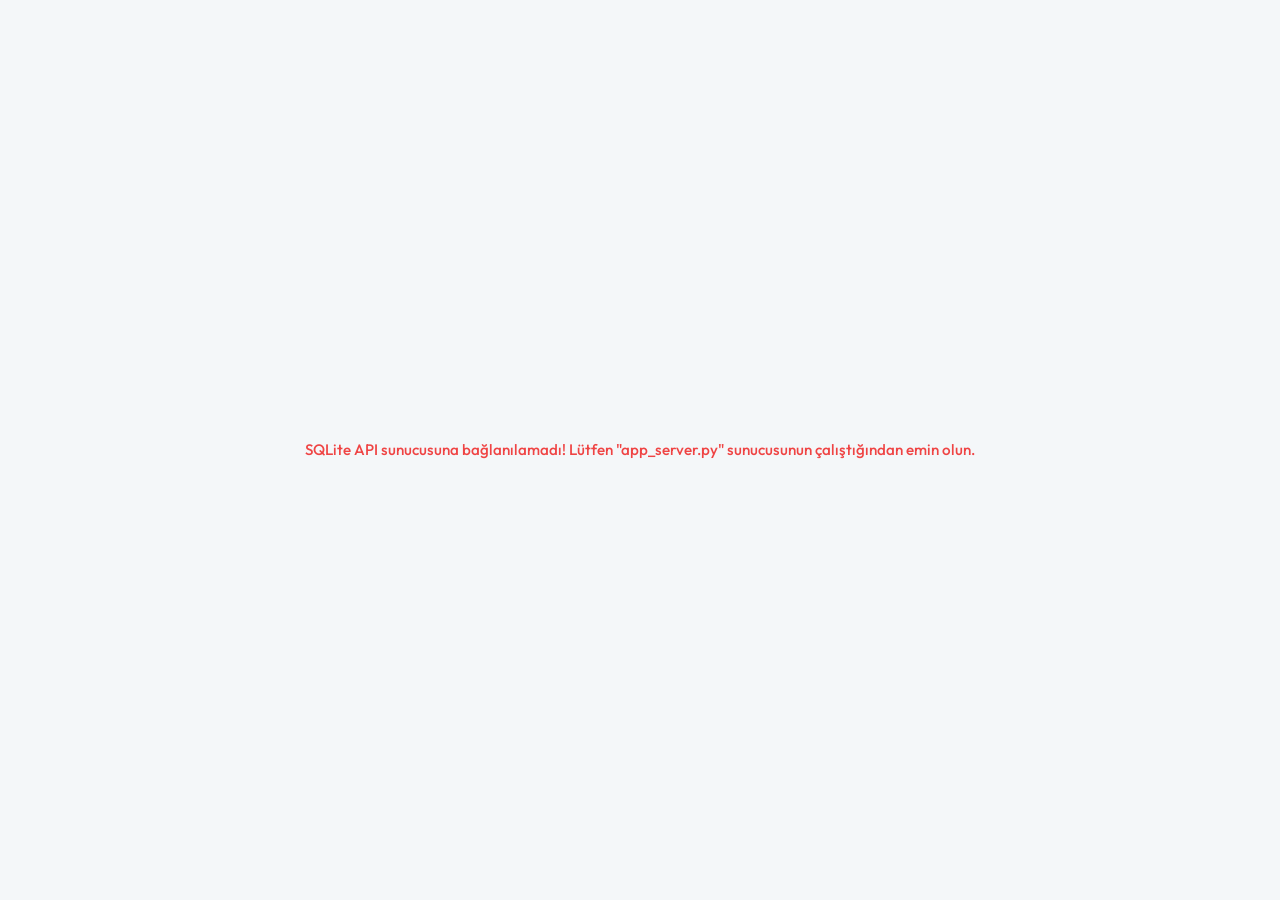
==== index.html @ 3398051d "Initial commit: Update vocabulary pool to ydskelimehavuzu.json, add config & clean up" ====
<!DOCTYPE html>
<html lang="tr">
<head>
  <meta charset="UTF-8">
  <meta name="viewport" content="width=device-width, initial-scale=1.0">
  <title>YDS Kelime Havuzu - Boşluk Doldurma Pratiği</title>
  <!-- Modern Google Font: Inter & Outfit -->
  <link rel="preconnect" href="https://fonts.googleapis.com">
  <link rel="preconnect" href="https://fonts.gstatic.com" crossorigin>
  <link href="https://fonts.googleapis.com/css2?family=Inter:wght@300;400;500;600;700&family=Outfit:wght@300;400;500;600;700&display=swap" rel="stylesheet">
  <link rel="stylesheet" href="styles.css">
</head>
<body>

  <!-- Yükleme Ekranı (Loading Shimmer) -->
  <div id="loader" class="loader-overlay">
    <div class="spinner"></div>
    <p>Kelime Havuzu Yükleniyor...</p>
  </div>

  <div class="app-container">
    <!-- Üst Bar: Skor, İlerleme ve İstatistikler -->
    <header class="app-header">
      <div class="logo">
        <span class="logo-badge">YDS</span>
        <h1>WordMaster</h1>
      </div>
      <div class="stats-panel">
        <div class="stat-box">
          <span class="stat-label">Doğru</span>
          <span id="correct-count" class="stat-value text-success">0</span>
        </div>
        <div class="stat-divider"></div>
        <div class="stat-box">
          <span class="stat-label">Yanlış</span>
          <span id="incorrect-count" class="stat-value text-danger">0</span>
        </div>
        <div class="stat-divider"></div>
        <div class="stat-box">
          <span class="stat-label">Başarı</span>
          <span id="accuracy-rate" class="stat-value">0%</span>
        </div>
        <div class="stat-divider"></div>
        <div class="stat-box daily-goal-box">
          <span class="stat-label">Bugün</span>
          <div class="goal-progress-wrapper" title="Günlük hedefini değiştirmek için tıkla" id="goal-wrapper">
            <svg class="progress-ring" width="28" height="28">
              <circle class="progress-ring__circle-bg" stroke="#e2e8f0" stroke-width="2.5" fill="transparent" r="11" cx="14" cy="14"/>
              <circle id="goal-progress-circle" class="progress-ring__circle" stroke="var(--color-brand)" stroke-width="2.5" fill="transparent" r="11" cx="14" cy="14"/>
            </svg>
            <span id="goal-text" class="goal-progress-text">0/30</span>
          </div>
        </div>
      </div>
    </header>

    <!-- Mod Seçici (Segmented Control) -->
    <nav class="mode-selector-wrapper">
      <div class="mode-selector">
        <button id="mode-sentence" class="mode-btn active">Cümle Pratiği</button>
        <button id="mode-word" class="mode-btn">Kelime Öğrenme</button>
        <button id="mode-mistake" class="mode-btn">Hata Defteri</button>
        <button id="mode-analytics" class="mode-btn">Analiz Paneli</button>
      </div>
    </nav>

    <!-- Ana Çalışma Alanı / Kart Yapısı -->
    <main class="main-content">
      <div class="quiz-card" id="quiz-card">
        
        <!-- Soru Bilgileri, Yön Seçici ve Araçlar -->
        <div class="card-meta">
          <div class="tag-group">
            <span id="word-pos" class="badge-tag">pos</span>
            <span id="word-level" class="badge-tag level-tag">level</span>
          </div>

          <!-- Yön Seçici (Sadece Kelime Modunda Görünür) -->
          <div id="direction-selector-container" class="direction-selector hidden">
            <button id="dir-en-tr" class="dir-btn active">EN ➔ TR</button>
            <button id="dir-tr-en" class="dir-btn">TR ➔ EN</button>
          </div>

          <div class="card-actions">
            <button id="ask-frequently-btn" class="btn-icon" title="Daha Sık Sor" aria-label="Daha Sık Sor">
              <!-- SVG Star Icon -->
              <svg xmlns="http://www.w3.org/2000/svg" viewBox="0 0 24 24" fill="none" stroke="currentColor" stroke-width="2" stroke-linecap="round" stroke-linejoin="round" class="feather feather-star"><polygon points="12 2 15.09 8.26 22 9.27 17 14.14 18.18 21.02 12 17.77 5.82 21.02 7 14.14 2 9.27 8.91 8.26 12 2"></polygon></svg>
            </button>
            <button id="hint-button" class="btn-icon" title="İpucu Al" aria-label="İpucu Al">
              <!-- SVG Lightbulb Icon -->
              <svg xmlns="http://www.w3.org/2000/svg" viewBox="0 0 24 24" fill="none" stroke="currentColor" stroke-width="2" stroke-linecap="round" stroke-linejoin="round"><path d="M15 14c.2-1 .7-1.7 1.5-2.5 1-.9 1.5-2.2 1.5-3.5A5 5 0 0 0 8 8c0 1 .3 2.2 1.5 3.5.7.7 1.3 1.5 1.5 2.5"></path><line x1="9" y1="18" x2="15" y2="18"></line><line x1="10" y1="22" x2="14" y2="22"></line></svg>
            </button>
            <button id="tts-button" class="btn-icon" title="Telaffuzu Dinle" aria-label="Telaffuzu Dinle">
              <!-- SVG Audio Icon -->
              <svg xmlns="http://www.w3.org/2000/svg" viewBox="0 0 24 24" fill="none" stroke="currentColor" stroke-width="2" stroke-linecap="round" stroke-linejoin="round" class="feather feather-volume-2"><polygon points="11 5 6 9 2 9 2 15 6 15 11 19 11 5"></polygon><path d="M19.07 4.93a10 10 0 0 1 0 14.14M15.54 8.46a5 5 0 0 1 0 7.07"></path></svg>
            </button>
          </div>
        </div>

        <!-- Cümle Boşluk Doldurma Soru Alanı -->
        <div id="sentence-container" class="sentence-container">
          <p id="sentence-text" class="sentence-display">
            <!-- Cümle buraya dinamik eklenecek -->
          </p>
        </div>

        <!-- Kelime Öğrenme Soru Alanı (Büyük Kelime / Anlam) -->
        <div id="word-container" class="word-question-container hidden">
          <h2 id="word-question-text" class="word-question-display">word</h2>
        </div>

        <!-- İpucu Kutusu (Gelişmiş İpucu Sistemi) -->
        <div id="hint-box" class="hint-box hidden">
          <div class="hint-content">
            <span class="hint-bulb">💡</span>
            <p id="hint-text">İpucu metni buraya gelecek.</p>
          </div>
        </div>

        <!-- Seçenekler Alanı (4 Adet Seçenek Butonu) -->
        <div class="options-grid" id="options-container">
          <!-- Butonlar JavaScript ile dinamik olarak yerleştirilecek -->
        </div>

      </div>

      <!-- Analiz Paneli Konteyneri (İstatistikler) -->
      <div id="analytics-container" class="analytics-card d-none">
        <!-- JavaScript ile dinamik olarak doldurulacak -->
      </div>
    </main>

    <!-- Minimalist Footer ve Yedekleme Paneli -->
    <footer class="app-footer">
      <div class="backup-panel">
        <button id="btn-export" class="btn-text-link" title="Çalışma geçmişini JSON olarak indir">Yedek İndir</button>
        <span class="backup-divider">|</span>
        <button id="btn-import-trigger" class="btn-text-link" title="JSON yedek dosyasını yükle">Yedek Yükle</button>
        <input type="file" id="import-file" class="hidden-file-input" accept=".json" style="display: none;">
      </div>
      <p>Toplam kelime sayısı: <span id="total-words-badge">-</span> | Akademik İngilizce Hazırlık</p>
    </footer>
  </div>

  <!-- Yanlış Cevap Açıklama Modali (Pop-up) -->
  <div id="explanation-modal" class="modal-overlay hidden">
    <div class="modal-content">
      <div class="modal-header">
        <div class="modal-title-wrapper">
          <div class="warning-icon-badge">
            <svg xmlns="http://www.w3.org/2000/svg" viewBox="0 0 24 24" fill="none" stroke="currentColor" stroke-width="2" stroke-linecap="round" stroke-linejoin="round"><circle cx="12" cy="12" r="10"></circle><line x1="12" y1="8" x2="12" y2="12"></line><line x1="12" y1="16" x2="12.01" y2="16"></line></svg>
          </div>
          <h2>Yanlış Cevap</h2>
        </div>
      </div>
      
      <div class="modal-body">
        <!-- Doğru Kelime ve Anlamı -->
        <div class="explain-word-section">
          <div class="explain-word-header">
            <span class="explain-label">Doğru Kelime</span>
            <div class="explain-word-title">
              <span id="modal-correct-word" class="correct-word-highlight">word</span>
              <span id="modal-word-pos" class="word-pos-tag">pos</span>
            </div>
          </div>
          <div class="explain-word-meanings">
            <span class="explain-label">Türkçe Anlamları</span>
            <p id="modal-word-meanings" class="word-meanings-text">anlam1, anlam2</p>
          </div>
        </div>

        <!-- Cümle Çevirileri -->
        <div class="explain-sentence-section">
          <div class="explain-sentence-block">
            <span class="explain-label">Cümlenin Tam Hali</span>
            <p id="modal-sentence-en" class="sentence-en-text">Orijinal İngilizce cümle.</p>
          </div>
          <div class="explain-sentence-block">
            <span class="explain-label">Türkçe Çevirisi</span>
            <p id="modal-sentence-tr" class="sentence-tr-text">Türkçe çeviri metni.</p>
          </div>
        </div>

        <!-- Neden Doğru Açıklaması -->
        <div class="explain-reason-section">
          <span class="explain-label">Analiz ve Açıklama</span>
          <p id="modal-explanation-text" class="explanation-desc-text">
            Cümlede boş bırakılan yere gelmesi gereken kelime...
          </p>
        </div>
      </div>

      <div class="modal-footer">
        <button id="modal-close-btn" class="btn-primary">
          <span>Anladım, Devam Et</span>
          <svg xmlns="http://www.w3.org/2000/svg" viewBox="0 0 24 24" fill="none" stroke="currentColor" stroke-width="2" stroke-linecap="round" stroke-linejoin="round" class="btn-arrow"><line x1="5" y1="12" x2="19" y2="12"></line><polyline points="12 5 19 12 12 19"></polyline></svg>
        </button>
      </div>
    </div>
  </div>

  <script src="app.js"></script>
</body>
</html>
---- styles.css ----
/* ==========================================================================
   DESIGN SYSTEM & VARIABLES (ICE BLUE & MINIMALIST)
   ========================================================================== */
:root {
  --bg-app: #f4f7f9;
  --bg-card: #ffffff;
  --bg-tag: #eef3f7;
  --bg-tag-level: #e8f4fd;
  
  --color-text-primary: #1e293b;
  --color-text-secondary: #64748b;
  --color-text-muted: #94a3b8;
  
  --color-brand: #3b82f6;
  --color-brand-light: #eff6ff;
  
  --color-success: #10b981;
  --color-success-bg: #ecfdf5;
  --color-success-border: #a7f3d0;
  
  --color-danger: #ef4444;
  --color-danger-bg: #fef2f2;
  --color-danger-border: #fca5a5;
  
  --font-sans: 'Outfit', 'Inter', -apple-system, BlinkMacSystemFont, "Segoe UI", Roboto, sans-serif;
  
  --shadow-sm: 0 2px 8px rgba(148, 163, 184, 0.05);
  --shadow-md: 0 10px 30px rgba(148, 163, 184, 0.08);
  --shadow-lg: 0 20px 40px rgba(15, 23, 42, 0.04);
  
  --radius-sm: 8px;
  --radius-md: 14px;
  --radius-lg: 24px;
  --radius-full: 9999px;
  
  --transition-fast: 0.15s ease;
  --transition-normal: 0.3s cubic-bezier(0.4, 0, 0.2, 1);
  --transition-spring: 0.4s cubic-bezier(0.34, 1.56, 0.64, 1);
}

/* ==========================================================================
   RESET & BASE STYLES
   ========================================================================== */
* {
  box-sizing: border-box;
  margin: 0;
  padding: 0;
}

body {
  font-family: var(--font-sans);
  background-color: var(--bg-app);
  color: var(--color-text-primary);
  min-height: 100vh;
  display: flex;
  justify-content: center;
  align-items: center;
  overflow-x: hidden;
  line-height: 1.5;
  -webkit-font-smoothing: antialiased;
}

/* ==========================================================================
   APP CONTAINER LAYOUT
   ========================================================================== */
.app-container {
  width: 100%;
  max-width: 680px;
  padding: 24px;
  display: flex;
  flex-direction: column;
  gap: 24px;
  animation: fadeIn 0.6s ease-out;
}

/* ==========================================================================
   HEADER / STATS PANEL
   ========================================================================== */
.app-header {
  display: flex;
  justify-content: space-between;
  align-items: center;
  flex-wrap: wrap;
  gap: 16px;
}

.logo {
  display: flex;
  align-items: center;
  gap: 10px;
}

.logo h1 {
  font-size: 1.25rem;
  font-weight: 700;
  letter-spacing: -0.5px;
  color: var(--color-text-primary);
}

.logo-badge {
  background: linear-gradient(135deg, #3b82f6, #60a5fa);
  color: white;
  font-size: 0.75rem;
  font-weight: 700;
  padding: 3px 8px;
  border-radius: var(--radius-sm);
  letter-spacing: 0.5px;
}

.stats-panel {
  display: flex;
  align-items: center;
  background-color: var(--bg-card);
  padding: 8px 18px;
  border-radius: var(--radius-full);
  box-shadow: var(--shadow-sm);
  border: 1px solid rgba(226, 232, 240, 0.6);
}

.stat-box {
  display: flex;
  flex-direction: column;
  align-items: center;
  min-width: 50px;
}

.stat-label {
  font-size: 0.7rem;
  color: var(--color-text-secondary);
  font-weight: 500;
  text-transform: uppercase;
  letter-spacing: 0.5px;
}

.stat-value {
  font-size: 1rem;
  font-weight: 700;
  color: var(--color-text-primary);
}

.stat-value.text-success {
  color: var(--color-success);
}

.stat-value.text-danger {
  color: var(--color-danger);
}

.stat-divider {
  width: 1px;
  height: 24px;
  background-color: #e2e8f0;
  margin: 0 14px;
}

/* ==========================================================================
   MODE SELECTOR (SEGMENTED CONTROL)
   ========================================================================== */
.mode-selector-wrapper {
  display: flex;
  justify-content: center;
  width: 100%;
}

.mode-selector {
  display: flex;
  background-color: #e2e8f0;
  padding: 4px;
  border-radius: var(--radius-full);
  border: 1px solid rgba(226, 232, 240, 0.8);
  width: 100%;
  max-width: 400px;
}

.mode-btn {
  flex: 1;
  background: transparent;
  border: none;
  font-family: var(--font-sans);
  font-size: 0.9rem;
  font-weight: 600;
  color: var(--color-text-secondary);
  padding: 10px 16px;
  border-radius: var(--radius-full);
  cursor: pointer;
  transition: all var(--transition-fast);
  text-align: center;
}

.mode-btn:hover {
  color: var(--color-text-primary);
}

.mode-btn.active {
  background-color: var(--bg-card);
  color: var(--color-brand);
  box-shadow: 0 4px 10px rgba(148, 163, 184, 0.15);
}

/* ==========================================================================
   QUIZ CARD / CONTENT AREA
   ========================================================================== */
.quiz-card {
  background-color: var(--bg-card);
  border-radius: var(--radius-lg);
  padding: 36px;
  box-shadow: var(--shadow-lg);
  border: 1px solid rgba(226, 232, 240, 0.5);
  display: flex;
  flex-direction: column;
  gap: 28px;
  position: relative;
  transition: transform var(--transition-normal), box-shadow var(--transition-normal);
}

.card-meta {
  display: flex;
  justify-content: space-between;
  align-items: center;
}

.tag-group {
  display: flex;
  gap: 8px;
}

.badge-tag {
  background-color: var(--bg-tag);
  color: var(--color-text-secondary);
  font-size: 0.75rem;
  font-weight: 600;
  padding: 4px 12px;
  border-radius: var(--radius-full);
  text-transform: uppercase;
  letter-spacing: 0.5px;
}

.badge-tag.level-tag {
  background-color: var(--bg-tag-level);
  color: var(--color-brand);
}

.btn-icon {
  background: transparent;
  border: none;
  color: var(--color-text-secondary);
  cursor: pointer;
  width: 36px;
  height: 36px;
  border-radius: var(--radius-full);
  display: flex;
  align-items: center;
  justify-content: center;
  transition: all var(--transition-fast);
  border: 1px solid transparent;
}

.btn-icon:hover {
  background-color: var(--bg-tag);
  color: var(--color-brand);
  border-color: rgba(226, 232, 240, 0.8);
  transform: scale(1.05);
}

.btn-icon.speaking {
  background-color: var(--color-brand-light);
  color: var(--color-brand);
  border-color: rgba(59, 130, 246, 0.4);
  animation: pulseSpeaking 1.2s infinite ease-in-out;
}

.btn-icon svg {
  width: 18px;
  height: 18px;
}

/* Card actions container */
.card-actions {
  display: flex;
  align-items: center;
  gap: 8px;
}

/* Active style for blue toggles (like Daha Sık Sor button) */
.btn-icon.active-blue {
  background-color: var(--color-brand-light);
  color: var(--color-brand);
  border-color: rgba(59, 130, 246, 0.3);
}

.btn-icon.active-blue:hover {
  background-color: #dbeafe; /* Slightly darker light blue for hover */
  border-color: rgba(59, 130, 246, 0.5);
}

.btn-icon.active-blue svg {
  fill: var(--color-brand);
}

/* Direction Selector Styles */
.direction-selector {
  display: flex;
  background-color: var(--bg-tag);
  padding: 3px;
  border-radius: var(--radius-sm);
  border: 1px solid rgba(226, 232, 240, 0.6);
  align-items: center;
}

.dir-btn {
  background: transparent;
  border: none;
  font-family: var(--font-sans);
  font-size: 0.75rem;
  font-weight: 700;
  color: var(--color-text-secondary);
  padding: 4px 10px;
  border-radius: 6px;
  cursor: pointer;
  transition: all var(--transition-fast);
}

.dir-btn.active {
  background-color: var(--bg-card);
  color: var(--color-brand);
  box-shadow: var(--shadow-sm);
}

/* ==========================================================================
   SENTENCE DISPLAY
   ========================================================================== */
.sentence-container {
  min-height: 90px;
  display: flex;
  align-items: center;
}

/* Word Mode Question Styles */
.word-question-container {
  min-height: 90px;
  display: flex;
  justify-content: center;
  align-items: center;
  text-align: center;
  padding: 10px 0;
}

.word-question-display {
  font-size: 2.2rem;
  font-weight: 700;
  color: var(--color-text-primary);
  letter-spacing: -0.5px;
  animation: fadeIn var(--transition-fast);
}

.sentence-display {
  font-size: 1.25rem;
  font-weight: 400;
  line-height: 1.6;
  color: var(--color-text-primary);
  text-align: left;
}

/* Blank spaces styles */
.word-blank {
  display: inline-block;
  min-width: 110px;
  border-bottom: 2.5px solid var(--color-brand);
  text-align: center;
  color: var(--color-brand);
  font-weight: 600;
  margin: 0 4px;
  padding: 0 6px;
  transition: all var(--transition-normal);
}

.word-blank.correct {
  border-bottom-color: var(--color-success);
  color: var(--color-success);
  animation: pulseGreenBorder 0.8s ease-in-out;
}

/* ==========================================================================
   OPTIONS GRID
   ========================================================================== */
.options-grid {
  display: grid;
  grid-template-columns: 1fr 1fr;
  gap: 16px;
}

@media (max-width: 500px) {
  .options-grid {
    grid-template-columns: 1fr;
    gap: 12px;
  }
  .app-container {
    padding: 16px;
  }
  .quiz-card {
    padding: 24px;
  }
}

.option-btn {
  background-color: #fafbfc;
  border: 1px solid rgba(226, 232, 240, 0.8);
  border-radius: var(--radius-md);
  padding: 16px 20px;
  font-size: 0.95rem;
  font-weight: 500;
  color: var(--color-text-primary);
  cursor: pointer;
  text-align: left;
  transition: all var(--transition-fast), transform var(--transition-fast);
  outline: none;
  display: flex;
  align-items: center;
  gap: 12px;
  box-shadow: var(--shadow-sm);
}

/* Option Letter indicator (a, b, c, d) */
.option-indicator {
  width: 22px;
  height: 22px;
  border-radius: 6px;
  background-color: var(--bg-tag);
  color: var(--color-text-secondary);
  font-size: 0.75rem;
  font-weight: 700;
  display: flex;
  align-items: center;
  justify-content: center;
  text-transform: uppercase;
  transition: all var(--transition-fast);
}

.option-btn:hover {
  background-color: #ffffff;
  border-color: var(--color-brand);
  transform: translateY(-2px);
  box-shadow: var(--shadow-md);
}

.option-btn:hover .option-indicator {
  background-color: var(--color-brand-light);
  color: var(--color-brand);
}

.option-btn:active {
  transform: translateY(0);
}

/* Correct Selection Style */
.option-btn.correct {
  background-color: var(--color-success-bg) !important;
  border-color: var(--color-success) !important;
  color: var(--color-success) !important;
  animation: pulseGreen 0.8s ease-in-out;
}

.option-btn.correct .option-indicator {
  background-color: var(--color-success);
  color: white;
}

/* Incorrect Selection Style */
.option-btn.incorrect {
  background-color: var(--color-danger-bg) !important;
  border-color: var(--color-danger) !important;
  color: var(--color-danger) !important;
}

.option-btn.incorrect .option-indicator {
  background-color: var(--color-danger);
  color: white;
}

/* Disabled option behavior */
.option-btn.disabled {
  pointer-events: none;
  opacity: 0.6;
}
.option-btn.disabled.correct, .option-btn.disabled.incorrect {
  opacity: 1;
}

/* ==========================================================================
   MODAL DIALOG (POP-UP)
   ========================================================================== */
.modal-overlay {
  position: fixed;
  top: 0;
  left: 0;
  width: 100vw;
  height: 100vh;
  background-color: rgba(15, 23, 42, 0.3);
  backdrop-filter: blur(8px);
  display: flex;
  justify-content: center;
  align-items: center;
  z-index: 1000;
  transition: opacity var(--transition-normal);
}

.modal-content {
  background-color: var(--bg-card);
  width: 90%;
  max-width: 520px;
  border-radius: var(--radius-lg);
  box-shadow: 0 25px 50px -12px rgba(15, 23, 42, 0.15);
  border: 1px solid rgba(226, 232, 240, 0.8);
  padding: 28px;
  display: flex;
  flex-direction: column;
  gap: 20px;
  animation: scaleUp var(--transition-spring);
  transform-origin: center;
}

.modal-header {
  display: flex;
  align-items: center;
  justify-content: space-between;
}

.modal-title-wrapper {
  display: flex;
  align-items: center;
  gap: 12px;
}

.warning-icon-badge {
  width: 38px;
  height: 38px;
  border-radius: var(--radius-full);
  background-color: var(--color-danger-bg);
  color: var(--color-danger);
  display: flex;
  align-items: center;
  justify-content: center;
}

.warning-icon-badge svg {
  width: 20px;
  height: 20px;
}

.modal-header h2 {
  font-size: 1.25rem;
  font-weight: 700;
  color: #0f172a;
}

.modal-body {
  display: flex;
  flex-direction: column;
  gap: 16px;
}

.explain-label {
  font-size: 0.7rem;
  font-weight: 600;
  text-transform: uppercase;
  color: var(--color-text-secondary);
  letter-spacing: 0.5px;
  margin-bottom: 4px;
  display: block;
}

/* Word Box Section */
.explain-word-section {
  display: grid;
  grid-template-columns: 1fr 1fr;
  gap: 16px;
  background-color: var(--bg-tag);
  padding: 14px 18px;
  border-radius: var(--radius-md);
  border: 1px solid rgba(226, 232, 240, 0.5);
}

.explain-word-title {
  display: flex;
  align-items: center;
  gap: 8px;
  margin-top: 2px;
}

.correct-word-highlight {
  font-size: 1.15rem;
  font-weight: 700;
  color: var(--color-brand);
}

.word-pos-tag {
  font-size: 0.7rem;
  background-color: var(--color-brand-light);
  color: var(--color-brand);
  padding: 2px 6px;
  border-radius: 4px;
  font-weight: 600;
  text-transform: uppercase;
}

.word-meanings-text {
  font-size: 0.95rem;
  font-weight: 600;
  color: var(--color-text-primary);
  margin-top: 2px;
}

/* Sentence translation box */
.explain-sentence-section {
  display: flex;
  flex-direction: column;
  gap: 12px;
  padding: 14px 18px;
  border-left: 3px solid var(--color-brand);
  background-color: #fafbfc;
}

.sentence-en-text {
  font-size: 0.95rem;
  font-style: italic;
  color: var(--color-text-primary);
}

.sentence-tr-text {
  font-size: 0.95rem;
  font-weight: 500;
  color: var(--color-text-secondary);
}

/* Analyze Reason text box */
.explain-reason-section {
  background-color: var(--color-success-bg);
  border-radius: var(--radius-md);
  padding: 14px 18px;
  border: 1px solid var(--color-success-border);
}

.explanation-desc-text {
  font-size: 0.9rem;
  color: #065f46;
  line-height: 1.5;
}

.modal-footer {
  margin-top: 8px;
}

/* Button Primary Styles */
.btn-primary {
  width: 100%;
  background: linear-gradient(135deg, #1e293b, #334155);
  color: white;
  border: none;
  padding: 14px 24px;
  font-size: 0.95rem;
  font-weight: 600;
  border-radius: var(--radius-md);
  cursor: pointer;
  display: flex;
  align-items: center;
  justify-content: center;
  gap: 8px;
  transition: all var(--transition-fast);
  box-shadow: 0 4px 12px rgba(30, 41, 59, 0.2);
}

.btn-primary:hover {
  background: linear-gradient(135deg, #0f172a, #1e293b);
  box-shadow: 0 6px 16px rgba(30, 41, 59, 0.3);
  transform: translateY(-1px);
}

.btn-primary:active {
  transform: translateY(0);
}

.btn-arrow {
  width: 16px;
  height: 16px;
  transition: transform var(--transition-fast);
}

.btn-primary:hover .btn-arrow {
  transform: translateX(4px);
}

/* Helper Class for Hidden elements */
.hidden {
  opacity: 0;
  pointer-events: none;
  visibility: hidden;
}

/* ==========================================================================
   FOOTER
   ========================================================================== */
.app-footer {
  text-align: center;
  font-size: 0.8rem;
  color: var(--color-text-muted);
}

/* ==========================================================================
   LOADER OVERLAY
   ========================================================================== */
.loader-overlay {
  position: fixed;
  top: 0;
  left: 0;
  width: 100vw;
  height: 100vh;
  background-color: var(--bg-app);
  display: flex;
  flex-direction: column;
  justify-content: center;
  align-items: center;
  gap: 16px;
  z-index: 2000;
  transition: opacity 0.4s ease-out;
}

.spinner {
  width: 48px;
  height: 48px;
  border: 4px solid var(--bg-tag);
  border-top-color: var(--color-brand);
  border-radius: 50%;
  animation: spin 1s linear infinite;
}

.loader-overlay p {
  font-size: 0.95rem;
  font-weight: 500;
  color: var(--color-text-secondary);
}

/* ==========================================================================
   ANIMATIONS
   ========================================================================== */
@keyframes spin {
  to { transform: rotate(360deg); }
}

@keyframes fadeIn {
  from { opacity: 0; transform: translateY(10px); }
  to { opacity: 1; transform: translateY(0); }
}

@keyframes scaleUp {
  from { opacity: 0; transform: scale(0.92); }
  to { opacity: 1; transform: scale(1); }
}

@keyframes pulseGreen {
  0% { box-shadow: 0 0 0 0 rgba(16, 185, 129, 0.4); }
  70% { box-shadow: 0 0 0 10px rgba(16, 185, 129, 0); }
  100% { box-shadow: 0 0 0 0 rgba(16, 185, 129, 0); }
}

@keyframes pulseGreenBorder {
  0% { border-bottom-color: var(--color-brand); text-shadow: none; }
  50% { border-bottom-color: var(--color-success); text-shadow: 0 0 8px rgba(16, 185, 129, 0.3); }
  100% { border-bottom-color: var(--color-success); text-shadow: none; }
}

@keyframes pulseSpeaking {
  0% { box-shadow: 0 0 0 0 rgba(59, 130, 246, 0.4); }
  70% { box-shadow: 0 0 0 8px rgba(59, 130, 246, 0); }
  100% { box-shadow: 0 0 0 0 rgba(59, 130, 246, 0); }
}

/* ==========================================================================
   DAILY GOAL SVG PROGRESS CIRCLE
   ========================================================================== */
.daily-goal-box {
  position: relative;
}

.goal-progress-wrapper {
  display: flex;
  align-items: center;
  gap: 6px;
  position: relative;
  cursor: pointer;
  transition: transform var(--transition-fast);
  padding: 2px 6px;
  border-radius: var(--radius-sm);
  background-color: rgba(226, 232, 240, 0.4);
}

.goal-progress-wrapper:hover {
  transform: scale(1.05);
  background-color: var(--bg-tag);
}

.progress-ring {
  transform: rotate(-90deg);
  transform-origin: 50% 50%;
}

.progress-ring__circle {
  stroke-dasharray: 69.11; /* 2 * PI * r = 2 * 3.14159 * 11 = 69.11 */
  stroke-dashoffset: 69.11;
  transition: stroke-dashoffset 0.4s ease;
  stroke-linecap: round;
}

.progress-ring__circle-bg {
  stroke-linecap: round;
}

.goal-progress-text {
  font-size: 0.8rem;
  font-weight: 700;
  color: var(--color-text-primary);
  min-width: 32px;
  text-align: left;
}

/* ==========================================================================
   BACKUP & RESTORE PANEL
   ========================================================================== */
.backup-panel {
  display: flex;
  justify-content: center;
  align-items: center;
  gap: 8px;
  margin-bottom: 8px;
  flex-wrap: wrap;
}

.btn-text-link {
  background: transparent;
  border: none;
  color: var(--color-text-secondary);
  font-family: var(--font-sans);
  font-size: 0.75rem;
  font-weight: 600;
  cursor: pointer;
  transition: all var(--transition-fast);
  padding: 2px 8px;
  border-radius: var(--radius-sm);
  text-decoration: underline;
}

.btn-text-link:hover {
  color: var(--color-brand);
  background-color: var(--bg-tag);
}

.backup-divider {
  color: var(--color-text-muted);
  font-size: 0.75rem;
}

/* Active style for gold toggles (like Hint button) */
.btn-icon.active-gold {
  background-color: #fffbeb;
  color: #d97706;
  border-color: rgba(217, 119, 6, 0.3);
}
.btn-icon.active-gold svg {
  fill: #f59e0b;
}

/* Hint Box Styling */
.hint-box {
  background-color: var(--color-brand-light);
  border: 1px solid rgba(59, 130, 246, 0.2);
  border-radius: var(--radius-md);
  padding: 14px 18px;
  animation: slideDownFade 0.3s cubic-bezier(0.34, 1.56, 0.64, 1);
  display: flex;
  align-items: center;
  margin-bottom: 8px;
}

.hint-content {
  display: flex;
  align-items: center;
  gap: 12px;
}

.hint-bulb {
  font-size: 1.25rem;
  animation: bulbWiggle 1s ease-in-out infinite alternate;
}

#hint-text {
  font-size: 0.9rem;
  color: #1e40af;
  font-weight: 500;
  line-height: 1.4;
  margin: 0;
}

@keyframes slideDownFade {
  from { opacity: 0; transform: translateY(-8px); }
  to { opacity: 1; transform: translateY(0); }
}

@keyframes bulbWiggle {
  from { transform: rotate(-5deg); }
  to { transform: rotate(5deg); }
}

/* ==========================================================================
   ANALYTICS DASHBOARD SYSTEM
   ========================================================================== */
.analytics-card {
  background-color: var(--bg-card);
  border-radius: var(--radius-lg);
  padding: 36px;
  box-shadow: var(--shadow-lg);
  border: 1px solid rgba(226, 232, 240, 0.5);
  display: flex;
  flex-direction: column;
  gap: 28px;
  animation: fadeIn 0.4s ease-out;
}

.analytics-header {
  border-bottom: 1px solid rgba(226, 232, 240, 0.8);
  padding-bottom: 16px;
  text-align: left;
}

.analytics-header h2 {
  font-size: 1.5rem;
  font-weight: 700;
  color: var(--color-text-primary);
  letter-spacing: -0.5px;
  margin-bottom: 4px;
}

.analytics-header p {
  font-size: 0.9rem;
  color: var(--color-text-secondary);
}

/* Overview Summary Grid */
.analytics-grid {
  display: grid;
  grid-template-columns: repeat(3, 1fr);
  gap: 16px;
}

.analytics-stat-card {
  background-color: #fafbfc;
  border: 1px solid rgba(226, 232, 240, 0.8);
  border-radius: var(--radius-md);
  padding: 20px;
  display: flex;
  flex-direction: column;
  gap: 6px;
  box-shadow: var(--shadow-sm);
  align-items: center;
  text-align: center;
}

.analytics-stat-card .stat-label {
  font-size: 0.75rem;
  font-weight: 600;
  text-transform: uppercase;
  color: var(--color-text-secondary);
  letter-spacing: 0.5px;
}

.analytics-stat-card .stat-value {
  font-size: 1.75rem;
  font-weight: 700;
  color: var(--color-brand);
}

.analytics-stat-card .stat-value.text-success {
  color: var(--color-success);
}

.analytics-stat-card .stat-value.text-primary {
  color: var(--color-text-primary);
}

/* Part of Speech Section */
.pos-analysis-section {
  display: flex;
  flex-direction: column;
  gap: 16px;
  text-align: left;
}

.section-title {
  font-size: 1.05rem;
  font-weight: 700;
  color: var(--color-text-primary);
  margin-bottom: 4px;
}

.pos-bars-container {
  display: grid;
  grid-template-columns: 1fr 1fr;
  gap: 16px;
}

@media (max-width: 580px) {
  .pos-bars-container {
    grid-template-columns: 1fr;
  }
  .analytics-grid {
    grid-template-columns: 1fr;
  }
  .mode-btn {
    font-size: 0.75rem;
    padding: 8px 4px;
  }
}

.pos-bar-row {
  background-color: #fafbfc;
  border: 1px solid rgba(226, 232, 240, 0.6);
  padding: 14px 18px;
  border-radius: var(--radius-md);
  display: flex;
  flex-direction: column;
  gap: 8px;
}

.pos-bar-meta {
  display: flex;
  justify-content: space-between;
  align-items: center;
  font-size: 0.85rem;
  font-weight: 600;
}

.pos-bar-title {
  text-transform: capitalize;
  color: var(--color-text-primary);
}

.pos-bar-score {
  color: var(--color-brand);
}

.pos-progress-track {
  height: 8px;
  background-color: #e2e8f0;
  border-radius: var(--radius-full);
  overflow: hidden;
  position: relative;
}

.pos-progress-fill {
  height: 100%;
  border-radius: var(--radius-full);
  transition: width 0.8s cubic-bezier(0.4, 0, 0.2, 1);
  background: linear-gradient(90deg, var(--color-brand), #60a5fa);
}

/* Word State Distribution */
.distribution-bar {
  display: flex;
  height: 14px;
  border-radius: var(--radius-full);
  overflow: hidden;
  background-color: #e2e8f0;
  margin: 10px 0;
}

.dist-fill {
  height: 100%;
  transition: width 0.6s ease;
}

.dist-fill.mastered {
  background-color: var(--color-success); /* Green for Ustalaşılan */
}

.dist-fill.learned {
  background-color: var(--color-brand); /* Blue for Öğrenilen */
}

.dist-fill.studying {
  background-color: #cbd5e1; /* Slate Gray for Yeni/Çalışılan */
}

.dist-fill.struggling {
  background-color: var(--color-danger); /* Red for Öğrenilmesi Gereken */
}

.dist-legend {
  display: flex;
  justify-content: space-between;
  margin-top: 8px;
  font-size: 0.8rem;
  font-weight: 600;
  color: var(--color-text-secondary);
  flex-wrap: wrap;
  gap: 8px;
}

.legend-item {
  display: flex;
  align-items: center;
  gap: 6px;
}

.legend-dot {
  width: 10px;
  height: 10px;
  border-radius: 50%;
}

.legend-dot.mastered { background-color: var(--color-success); }
.legend-dot.learned { background-color: var(--color-brand); }
.legend-dot.studying { background-color: #cbd5e1; }
.legend-dot.struggling { background-color: var(--color-danger); }

/* Weak Words & Recommendations */
.weak-words-list {
  display: flex;
  flex-direction: column;
  gap: 10px;
  text-align: left;
}

.weak-word-item {
  display: flex;
  justify-content: space-between;
  align-items: center;
  background-color: var(--color-danger-bg);
  border: 1px solid var(--color-danger-border);
  padding: 10px 16px;
  border-radius: var(--radius-sm);
  flex-wrap: wrap;
  gap: 8px;
}

.weak-word-name {
  font-weight: 700;
  color: var(--color-danger);
  font-size: 0.95rem;
}

.weak-word-meaning {
  font-size: 0.85rem;
  color: var(--color-text-secondary);
}

.weak-word-weight-badge {
  font-size: 0.75rem;
  background-color: var(--color-danger);
  color: white;
  padding: 2px 6px;
  border-radius: 4px;
  font-weight: 600;
}

.ai-recommendation-box {
  background-color: var(--color-brand-light);
  border: 1px solid rgba(59, 130, 246, 0.3);
  padding: 18px;
  border-radius: var(--radius-md);
  color: #1e40af;
  font-size: 0.9rem;
  line-height: 1.5;
  text-align: left;
}

.d-none {
  display: none !important;
}
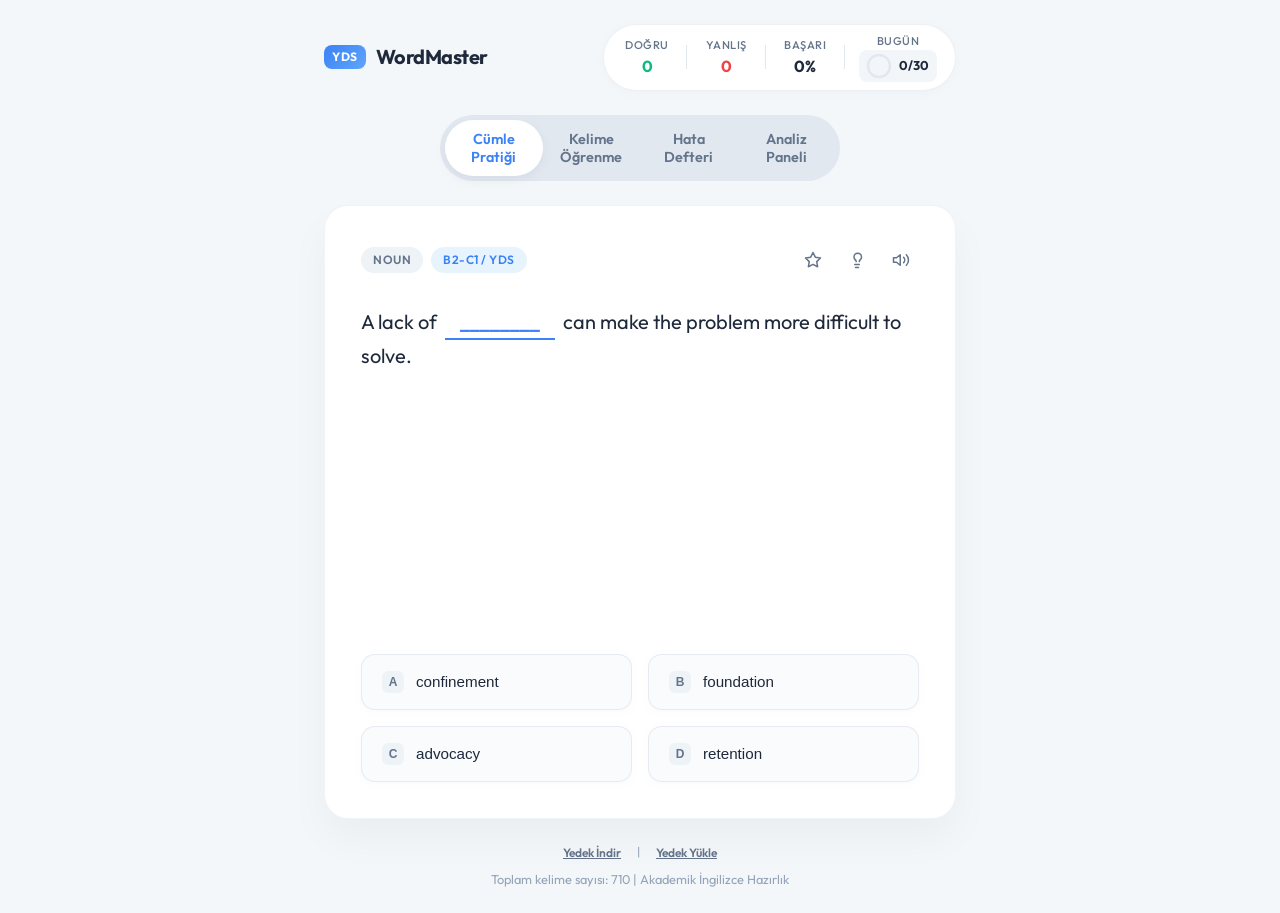
==== commit 74d5dc5d: "feat: Show Turkish translation of sentences on correct answer with 3.5s delay" ====
--- a/index.html
+++ b/index.html
@@ -102,6 +102,7 @@
           <p id="sentence-text" class="sentence-display">
             <!-- Cümle buraya dinamik eklenecek -->
           </p>
+          <p id="sentence-translation" class="sentence-translation-display hidden"></p>
         </div>
 
         <!-- Kelime Öğrenme Soru Alanı (Büyük Kelime / Anlam) -->
--- a/styles.css
+++ b/styles.css
@@ -332,7 +332,23 @@
 .sentence-container {
   min-height: 90px;
   display: flex;
-  align-items: center;
+  flex-direction: column;
+  justify-content: center;
+  align-items: stretch;
+  gap: 12px;
+}
+
+.sentence-translation-display {
+  font-size: 1.05rem;
+  font-weight: 500;
+  color: var(--color-success);
+  background-color: var(--color-success-bg);
+  border-left: 3.5px solid var(--color-success);
+  padding: 10px 14px;
+  border-radius: 0 var(--radius-sm) var(--radius-sm) 0;
+  animation: fadeIn var(--transition-fast) ease-out;
+  margin-top: 8px;
+  text-align: left;
 }
 
 /* Word Mode Question Styles */
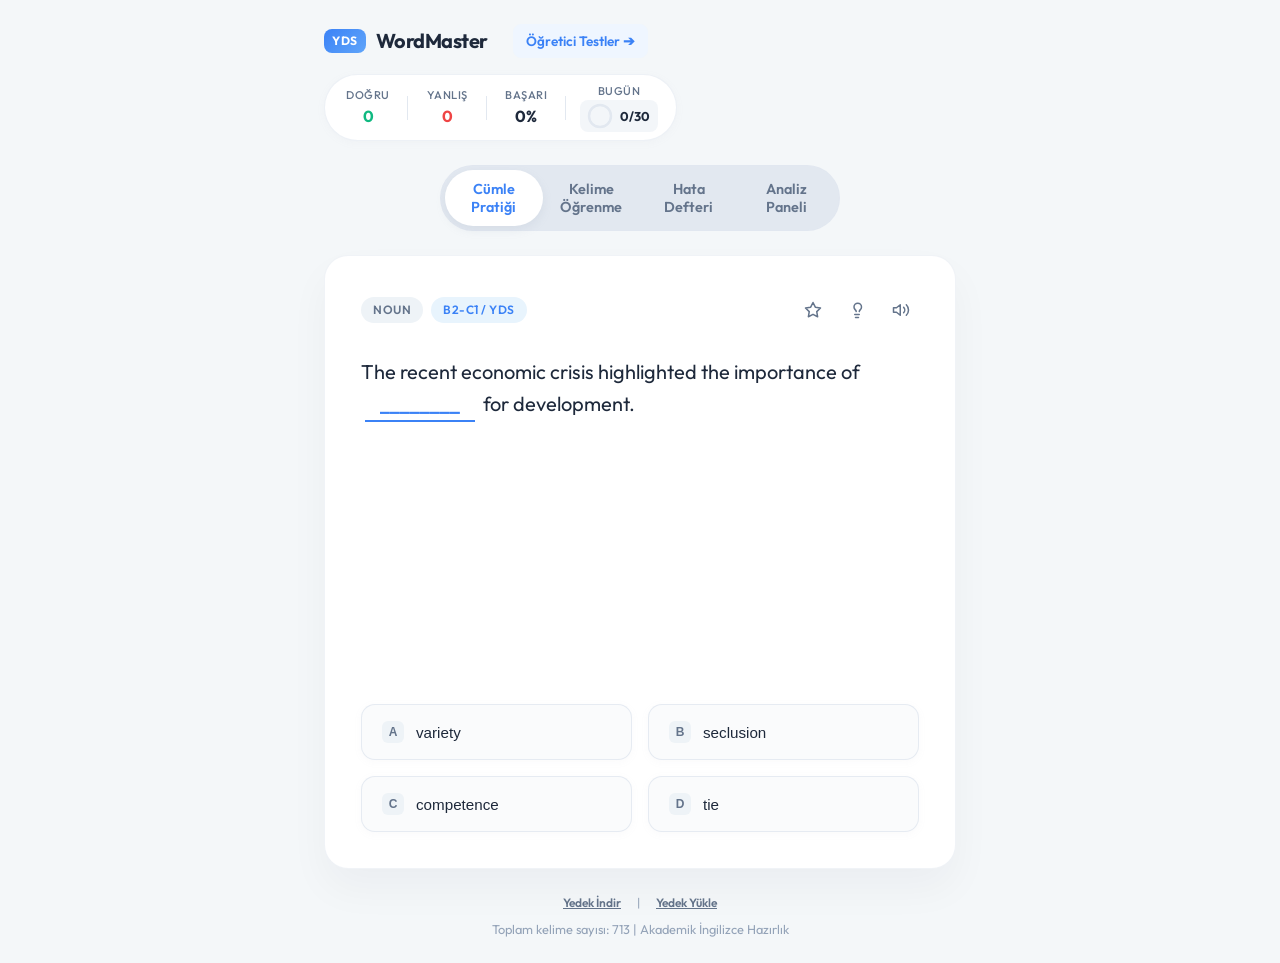
==== commit 215ceccb: "feat: Add YDS practice tests page, relational SQLite persistence, and hint penalty systems" ====
--- a/index.html
+++ b/index.html
@@ -24,6 +24,7 @@
       <div class="logo">
         <span class="logo-badge">YDS</span>
         <h1>WordMaster</h1>
+        <a href="tests.html" class="nav-switch-btn">Öğretici Testler ➔</a>
       </div>
       <div class="stats-panel">
         <div class="stat-box">
--- a/styles.css
+++ b/styles.css
@@ -1191,3 +1191,84 @@
   display: none !important;
 }
 
+
+/* ==========================================================================
+   NAVIGATION SWITCH BUTTON & PRACTICE TEST STYLES
+   ========================================================================== */
+.nav-switch-btn {
+  margin-left: 15px;
+  font-family: 'Outfit', sans-serif;
+  font-size: 0.85rem;
+  font-weight: 600;
+  color: var(--color-brand);
+  background-color: var(--color-brand-light);
+  border: 1px solid var(--color-brand-light);
+  padding: 6px 12px;
+  border-radius: var(--radius-sm);
+  text-decoration: none;
+  display: inline-flex;
+  align-items: center;
+  gap: 6px;
+  transition: all var(--transition-fast);
+}
+.nav-switch-btn:hover {
+  background-color: var(--color-brand);
+  color: #ffffff;
+  border-color: var(--color-brand);
+}
+
+.options-stack {
+  display: flex;
+  flex-direction: column;
+  gap: 12px;
+}
+.passage-box {
+  background-color: #f8fafc;
+  border: 1px solid #e2e8f0;
+  border-radius: var(--radius-md);
+  padding: 16px 20px;
+  margin-bottom: 20px;
+  text-align: left;
+  line-height: 1.7;
+  font-size: 1.05rem;
+  color: var(--color-text-primary);
+  animation: fadeIn var(--transition-fast);
+}
+.passage-title {
+  font-weight: 700;
+  color: var(--color-brand);
+  margin-bottom: 8px;
+  font-family: 'Outfit', sans-serif;
+  font-size: 0.9rem;
+  text-transform: uppercase;
+  letter-spacing: 0.5px;
+}
+.passage-text {
+  font-style: italic;
+  white-space: pre-line;
+}
+.test-meta-info {
+  display: flex;
+  justify-content: space-between;
+  align-items: center;
+  margin-bottom: 16px;
+  font-size: 0.85rem;
+  color: var(--color-text-secondary);
+  font-weight: 500;
+}
+.badge-tag-danger {
+  background-color: var(--color-danger-bg);
+  color: var(--color-danger);
+}
+.explanation-sub-section {
+  margin-top: 14px;
+  padding-top: 14px;
+  border-top: 1px dashed #e2e8f0;
+}
+.distractor-note-item {
+  margin-top: 6px;
+  font-size: 0.9rem;
+  color: var(--color-text-secondary);
+}
+
+
